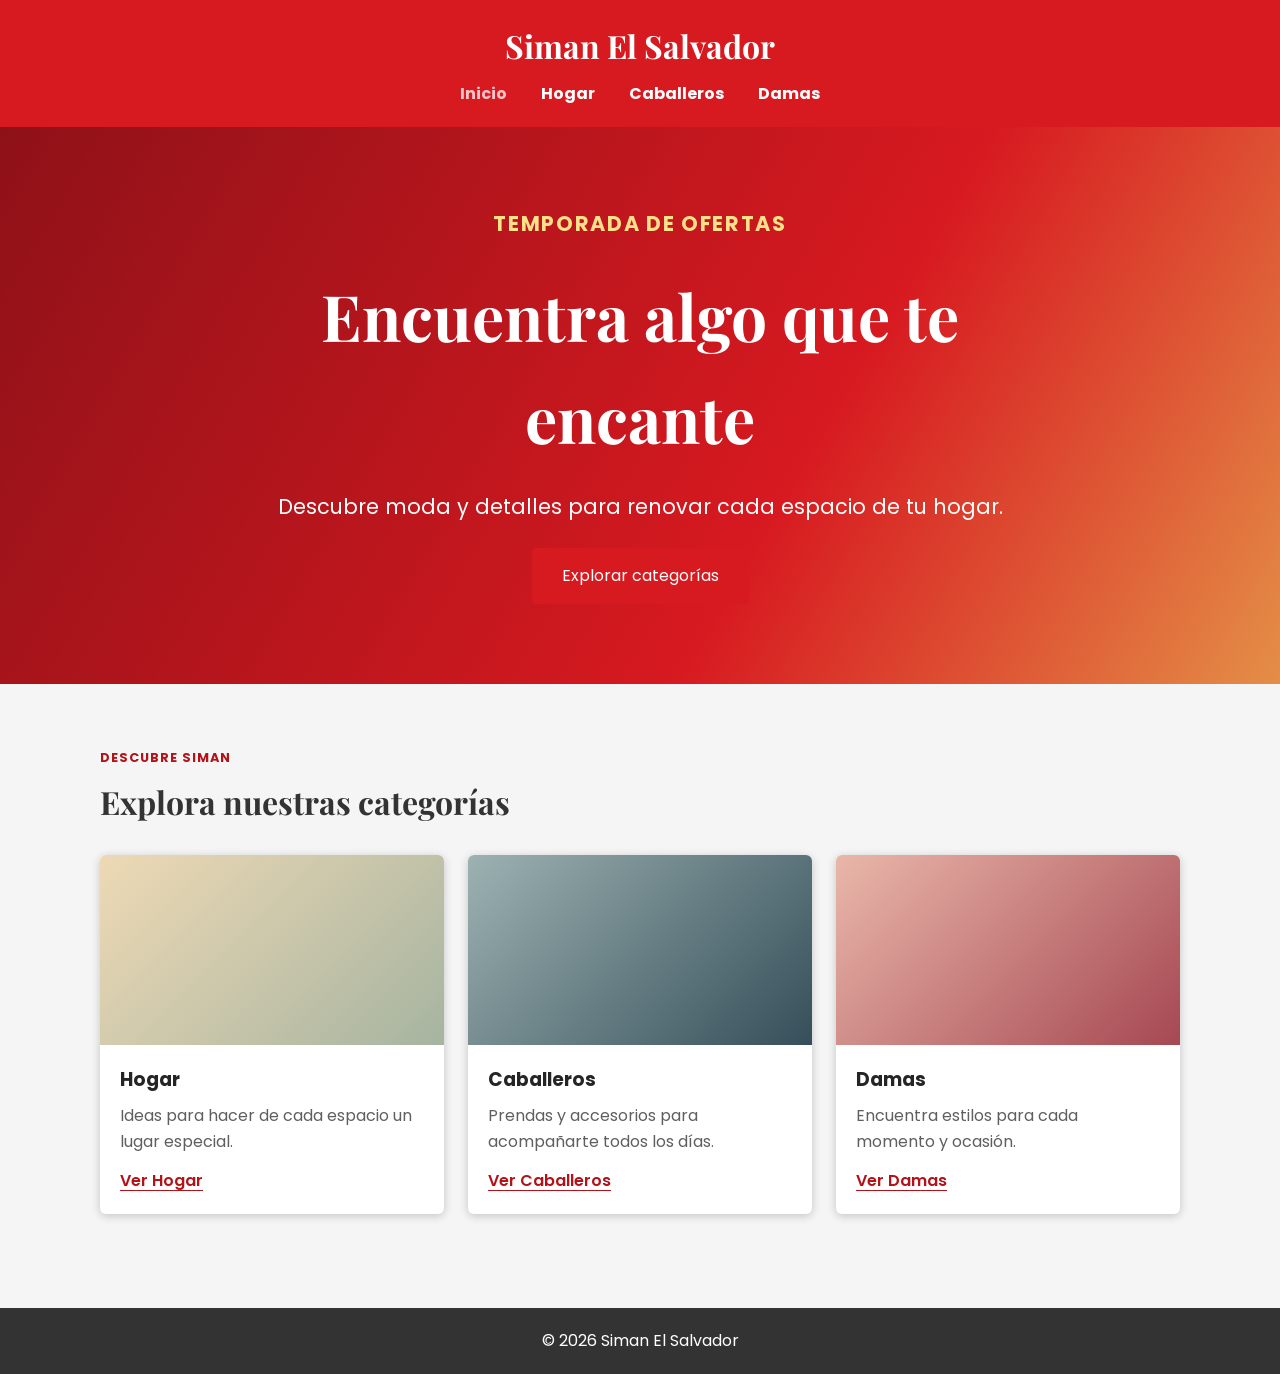
==== Index.html @ 9a1017e2 "first commit" ====
<!DOCTYPE html>
<html lang="es">

<head>
    <meta charset="UTF-8">
    <meta name="viewport" content="width=device-width, initial-scale=1.0">
    <meta name="description" content="Descubre promociones de moda y hogar en Siman El Salvador.">
    <title>Inicio | Siman El Salvador</title>
    <link rel="stylesheet" href="CSS/main.css">
</head>

<body>
    <header>
        <h1>Siman El Salvador</h1>

        <nav aria-label="Navegación principal">
            <a href="Index.html" aria-current="page">Inicio</a>
            <a href="Hogar.html">Hogar</a>
            <a href="Caballeros.html">Caballeros</a>
            <a href="Damas.html">Damas</a>
        </nav>
    </header>

    <main>
    <section class="hero">
        <div class="hero-content">
            <p class="eyebrow">TEMPORADA DE OFERTAS</p>
            <h2>Encuentra algo que te encante</h2>
            <p>Descubre moda y detalles para renovar cada espacio de tu hogar.</p>
            <a href="Damas.html" class="btn">Explorar categorías</a>
        </div>
    </section>

    <section class="promociones" aria-labelledby="categorias-title">
        <div class="section-heading">
            <p class="eyebrow">DESCUBRE SIMAN</p>
            <h2 id="categorias-title">Explora nuestras categorías</h2>
        </div>
        <div class="card-grid">
            <article class="card">
                <div class="card-art card-art-home" aria-hidden="true"></div>
                <div class="card-content">
                    <h3>Hogar</h3>
                    <p>Ideas para hacer de cada espacio un lugar especial.</p>
                    <a class="text-link" href="Hogar.html">Ver Hogar</a>
                </div>
            </article>
            <article class="card">
                <div class="card-art card-art-men" aria-hidden="true"></div>
                <div class="card-content">
                    <h3>Caballeros</h3>
                    <p>Prendas y accesorios para acompañarte todos los días.</p>
                    <a class="text-link" href="Caballeros.html">Ver Caballeros</a>
                </div>
            </article>
            <article class="card">
                <div class="card-art card-art-women" aria-hidden="true"></div>
                <div class="card-content">
                    <h3>Damas</h3>
                    <p>Encuentra estilos para cada momento y ocasión.</p>
                    <a class="text-link" href="Damas.html">Ver Damas</a>
                </div>
            </article>
        </div>
    </section>
    </main>

    <footer>
        <p>© 2026 Siman El Salvador</p>
    </footer>

</body>

</html>
---- CSS/main.css ----
@import url('https://fonts.googleapis.com/css2?family=Playfair+Display:wght@600;700&family=Poppins:wght@300;400;600;700&display=swap');

* {
    margin: 0;
    padding: 0;
    box-sizing: border-box;
}

body {
    font-family: 'Poppins', sans-serif;
    background: #F5F5F5;
    color: #333;
    line-height: 1.6;
}

header {
    background: #D71920;
    color: white;
    padding: 20px;
    text-align: center;
}

h1,
h2 {
    font-family: 'Playfair Display', serif;
}

nav {
    margin-top: 10px;
}

nav a {
    color: white;
    text-decoration: none;
    margin: 0 15px;
    font-weight: bold;
    transition: opacity .2s ease;
}

nav a:hover,
nav a[aria-current="page"] {
    opacity: .75;
}

.hero {
    text-align: center;
    padding: 60px 20px;
    background: #FFD700;
}

.hero h2 {
    font-size: 2rem;
}

.promociones {
    padding: 64px 24px;
}

.card {
    background: white;
    border-radius: 6px;
    overflow: hidden;
    box-shadow: 0 2px 10px rgba(0, 0, 0, .2);
}

.card-grid {
    display: grid;
    grid-template-columns: repeat(3, minmax(0, 1fr));
    gap: 24px;
    max-width: 1080px;
    margin: 0 auto;
}

.card-art {
    min-height: 190px;
    background: linear-gradient(135deg, #f0c8a9, #a94a37);
}

.card-image {
    display: block;
    width: 100%;
    aspect-ratio: 4 / 3;
    object-fit: cover;
    transition: transform .35s ease;
}

.card:hover .card-image {
    transform: scale(1.03);
}

.card-art-home,
.card-art-bedroom {
    background: linear-gradient(135deg, #eed9b5, #a6b4a0);
}

.card-art-men,
.card-art-pants,
.card-art-jeans {
    background: linear-gradient(135deg, #9db2b2, #354e59);
}

.card-art-women,
.card-art-dresses,
.card-art-bags {
    background: linear-gradient(135deg, #e9b7aa, #a64852);
}

.card-art-kitchen,
.card-art-shirts {
    background: linear-gradient(135deg, #e8ce9c, #cb7654);
}

.card-art-decor,
.card-art-accessories {
    background: linear-gradient(135deg, #d6b5a2, #657b73);
}

.card-content {
    padding: 20px;
}

.card-content h3 {
    margin-bottom: 8px;
    color: #252525;
}

.card-content p {
    color: #5f5f5f;
}

.text-link {
    display: inline-block;
    margin-top: 14px;
    color: #b31218;
    font-weight: 600;
    text-decoration-thickness: 1px;
    text-underline-offset: 4px;
}

.section-heading {
    max-width: 1080px;
    margin: 0 auto 28px;
}

.section-heading h2 {
    font-size: 2rem;
}

.eyebrow {
    margin-bottom: 8px;
    color: #b31218;
    font-size: .8rem;
    font-weight: 700;
    letter-spacing: .08em;
}

.evento {
    text-align: center;
    padding: 40px;
}

.evento img {
    width: 80%;
    max-width: 700px;
    border-radius: 10px;
}

.formulario {
    padding: 40px;
    text-align: center;
}

form {
    max-width: 400px;
    margin: auto;
}

input {
    width: 100%;
    padding: 12px;
    margin: 10px 0;
}

button {
    width: 100%;
    padding: 12px;
    background: #D71920;
    color: white;
    border: none;
    cursor: pointer;
}

button:hover {
    background: #b31218;
}

footer {
    background: #333;
    color: white;
    text-align: center;
    padding: 20px;
    margin-top: 30px;
}

/* Responsive */

@media(max-width:768px) {

    nav a {
        display: block;
        margin: 10px;
    }

    .hero h2 {
        font-size: 1.5rem;
    }

    .promociones {
        flex-direction: column;
        align-items: center;
    }

}

.btn {
    background: #D71920;
    color: white;
    padding: 15px 30px;
    border-radius: 8px;
    transition: .3s;
}

.btn:hover {
    background: #b80f16;
    transform: scale(1.05);
}

.hero {
    min-height: 440px;
    padding: 80px 24px;
    background: linear-gradient(120deg, #8f1118, #d71920 62%, #e48e47);
    display: flex;
    justify-content: center;
    align-items: center;
    text-align: center;
    color: white;
}

.hero-content h2 {
    max-width: 800px;
    font-size: clamp(2.4rem, 5vw, 4rem);
    margin-bottom: 20px;
}

.hero-content p {
    font-size: 1.3rem;
    margin-bottom: 25px;
}

.hero-content .eyebrow {
    color: #ffe08a;
}

.btn {
    display: inline-block;
    border-radius: 4px;
    text-decoration: none;
}

.page-intro {
    padding: 72px 24px;
    text-align: center;
    background: linear-gradient(120deg, #f0d7b6, #f8eee2 55%, #d4e1d9);
}

.page-intro-men {
    background: linear-gradient(120deg, #cbd8d6, #edf0e9 55%, #d7e2ed);
}

.page-intro-women {
    background: linear-gradient(120deg, #efcfc6, #f7ece4 55%, #e6d4dc);
}

.page-intro h2 {
    margin-bottom: 10px;
    font-size: 3rem;
}

.page-intro p:last-child {
    max-width: 620px;
    margin: 0 auto;
}

.category-section {
    padding: 56px 24px 72px;
}

@media (max-width: 768px) {
    nav a {
        display: inline-block;
        margin: 6px 10px;
    }

    .hero-content h2 {
        font-size: 2.4rem;
    }

    .card-grid {
        grid-template-columns: repeat(2, minmax(0, 1fr));
    }

    .promociones {
        padding: 44px 20px;
    }
}

@media (max-width: 520px) {
    header {
        padding: 18px 12px;
    }

    nav a {
        margin: 5px 7px;
        font-size: .9rem;
    }

    .card-grid {
        grid-template-columns: 1fr;
    }

    .hero {
        min-height: 380px;
        padding: 56px 20px;
    }

    .hero-content p {
        font-size: 1.05rem;
    }

    .page-intro h2 {
        font-size: 2.4rem;
    }
}
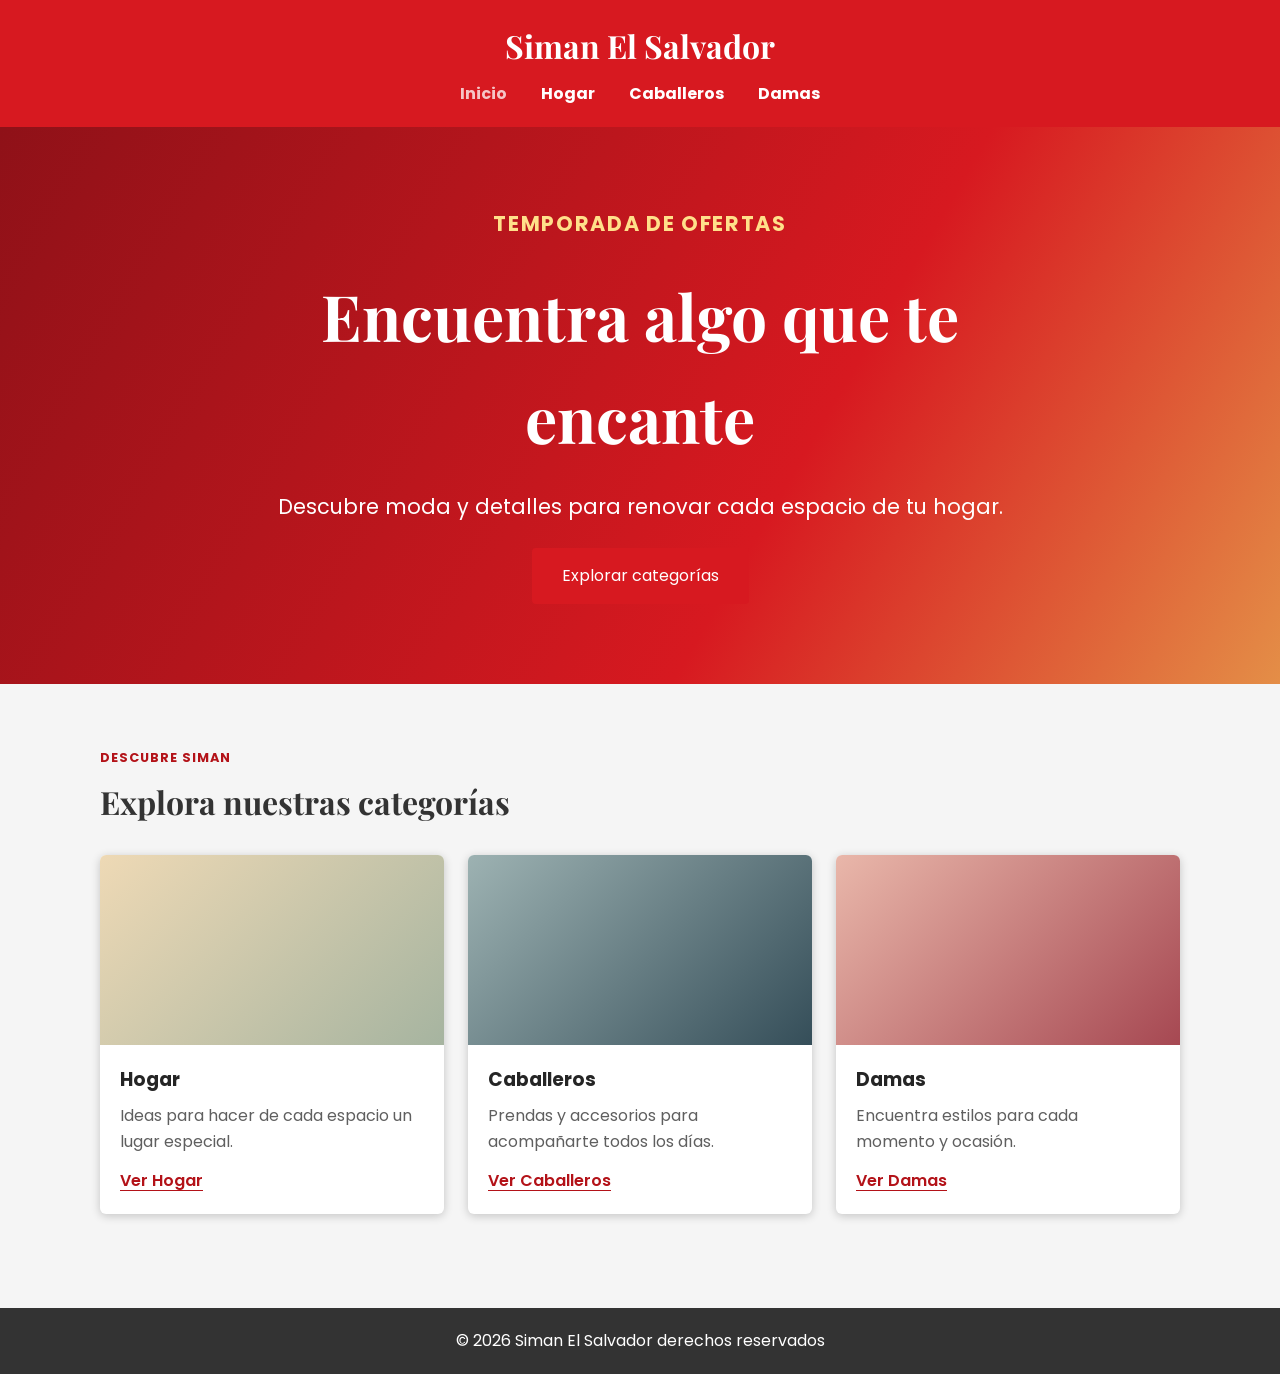
==== commit 6c668fcd: ""ACTUALIZADO"" ====
--- a/Index.html
+++ b/Index.html
@@ -22,51 +22,51 @@
     </header>
 
     <main>
-    <section class="hero">
-        <div class="hero-content">
-            <p class="eyebrow">TEMPORADA DE OFERTAS</p>
-            <h2>Encuentra algo que te encante</h2>
-            <p>Descubre moda y detalles para renovar cada espacio de tu hogar.</p>
-            <a href="Damas.html" class="btn">Explorar categorías</a>
-        </div>
-    </section>
+        <section class="hero">
+            <div class="hero-content">
+                <p class="eyebrow">TEMPORADA DE OFERTAS</p>
+                <h2>Encuentra algo que te encante</h2>
+                <p>Descubre moda y detalles para renovar cada espacio de tu hogar.</p>
+                <a href="Damas.html" class="btn">Explorar categorías</a>
+            </div>
+        </section>
 
-    <section class="promociones" aria-labelledby="categorias-title">
-        <div class="section-heading">
-            <p class="eyebrow">DESCUBRE SIMAN</p>
-            <h2 id="categorias-title">Explora nuestras categorías</h2>
-        </div>
-        <div class="card-grid">
-            <article class="card">
-                <div class="card-art card-art-home" aria-hidden="true"></div>
-                <div class="card-content">
-                    <h3>Hogar</h3>
-                    <p>Ideas para hacer de cada espacio un lugar especial.</p>
-                    <a class="text-link" href="Hogar.html">Ver Hogar</a>
-                </div>
-            </article>
-            <article class="card">
-                <div class="card-art card-art-men" aria-hidden="true"></div>
-                <div class="card-content">
-                    <h3>Caballeros</h3>
-                    <p>Prendas y accesorios para acompañarte todos los días.</p>
-                    <a class="text-link" href="Caballeros.html">Ver Caballeros</a>
-                </div>
-            </article>
-            <article class="card">
-                <div class="card-art card-art-women" aria-hidden="true"></div>
-                <div class="card-content">
-                    <h3>Damas</h3>
-                    <p>Encuentra estilos para cada momento y ocasión.</p>
-                    <a class="text-link" href="Damas.html">Ver Damas</a>
-                </div>
-            </article>
-        </div>
-    </section>
+        <section class="promociones" aria-labelledby="categorias-title">
+            <div class="section-heading">
+                <p class="eyebrow">DESCUBRE SIMAN</p>
+                <h2 id="categorias-title">Explora nuestras categorías</h2>
+            </div>
+            <div class="card-grid">
+                <article class="card">
+                    <div class="card-art card-art-home" aria-hidden="true"></div>
+                    <div class="card-content">
+                        <h3>Hogar</h3>
+                        <p>Ideas para hacer de cada espacio un lugar especial.</p>
+                        <a class="text-link" href="Hogar.html">Ver Hogar</a>
+                    </div>
+                </article>
+                <article class="card">
+                    <div class="card-art card-art-men" aria-hidden="true"></div>
+                    <div class="card-content">
+                        <h3>Caballeros</h3>
+                        <p>Prendas y accesorios para acompañarte todos los días.</p>
+                        <a class="text-link" href="Caballeros.html">Ver Caballeros</a>
+                    </div>
+                </article>
+                <article class="card">
+                    <div class="card-art card-art-women" aria-hidden="true"></div>
+                    <div class="card-content">
+                        <h3>Damas</h3>
+                        <p>Encuentra estilos para cada momento y ocasión.</p>
+                        <a class="text-link" href="Damas.html">Ver Damas</a>
+                    </div>
+                </article>
+            </div>
+        </section>
     </main>
 
     <footer>
-        <p>© 2026 Siman El Salvador</p>
+        <p>© 2026 Siman El Salvador derechos reservados</p>
     </footer>
 
 </body>
--- a/CSS/main.css
+++ b/CSS/main.css
@@ -202,7 +202,7 @@
     margin-top: 30px;
 }
 
-/* Responsive */
+/* Responsive principal*/
 
 @media(max-width:768px) {
 
